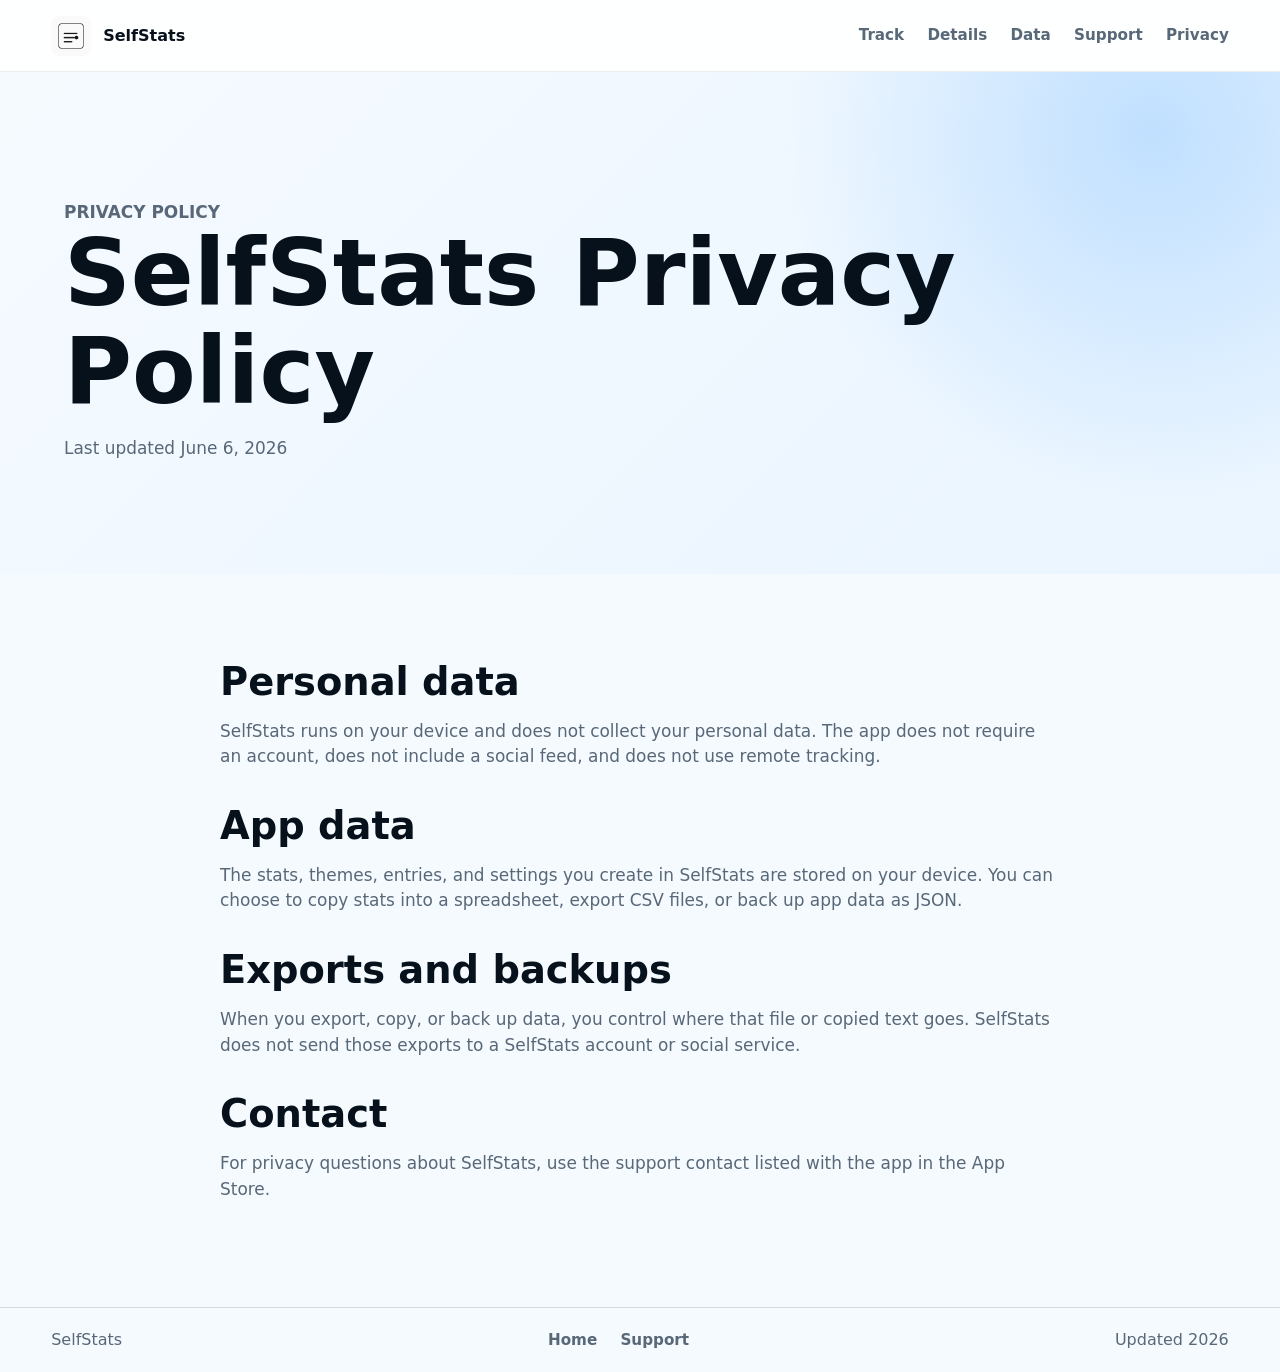
==== privacy.html @ bbbf3fd5 "Update SelfStats website copy and assets" ====
<!doctype html>
<html lang="en">
  <head>
    <meta charset="utf-8">
    <meta name="viewport" content="width=device-width, initial-scale=1">
    <meta
      name="description"
      content="Privacy policy for SelfStats, a simple iPhone app that runs on device and does not collect personal data."
    >
    <title>SelfStats Privacy Policy</title>
    <link rel="icon" type="image/png" href="assets/selfstats-icon.png">
    <link rel="apple-touch-icon" href="assets/selfstats-icon.png">
    <link rel="stylesheet" href="styles.css">
  </head>
  <body class="simple-page">
    <header class="site-header">
      <a class="brand" href="index.html" aria-label="SelfStats home">
        <img src="assets/selfstats-icon.png" alt="" width="40" height="40">
        <span>SelfStats</span>
      </a>
      <nav class="site-nav" aria-label="Main navigation">
        <a href="index.html#track">Track</a>
        <a href="index.html#details">Details</a>
        <a href="index.html#data">Data</a>
        <a href="support.html">Support</a>
        <a href="privacy.html" aria-current="page">Privacy</a>
      </nav>
    </header>

    <main class="page-main">
      <section class="page-hero" aria-labelledby="privacy-title">
        <p class="eyebrow">Privacy Policy</p>
        <h1 id="privacy-title">SelfStats Privacy Policy</h1>
        <p>Last updated June 6, 2026</p>
      </section>

      <section class="section page-content" aria-label="Privacy policy details">
        <h2>Personal data</h2>
        <p>
          SelfStats runs on your device and does not collect your personal data.
          The app does not require an account, does not include a social feed,
          and does not use remote tracking.
        </p>

        <h2>App data</h2>
        <p>
          The stats, themes, entries, and settings you create in SelfStats are
          stored on your device. You can choose to copy stats into a spreadsheet,
          export CSV files, or back up app data as JSON.
        </p>

        <h2>Exports and backups</h2>
        <p>
          When you export, copy, or back up data, you control where that file or
          copied text goes. SelfStats does not send those exports to a SelfStats
          account or social service.
        </p>

        <h2>Contact</h2>
        <p>
          For privacy questions about SelfStats, use the support contact listed
          with the app in the App Store.
        </p>
      </section>
    </main>

    <footer class="site-footer">
      <span>SelfStats</span>
      <nav aria-label="Footer navigation">
        <a href="index.html">Home</a>
        <a href="support.html">Support</a>
      </nav>
      <span>Updated <time id="updated-year"></time></span>
    </footer>

    <script src="script.js"></script>
  </body>
</html>
---- styles.css ----
:root {
  color-scheme: light;
  --ink: #07111c;
  --muted: #586878;
  --paper: #f5faff;
  --surface: #ffffff;
  --blue: #0a84ff;
  --blue-dark: #055fc0;
  --blue-soft: #dcedff;
  --green: #16745f;
  --coral: #d95d45;
  --gold: #b77913;
  --line: rgba(7, 17, 28, 0.14);
  --shadow: 0 24px 70px rgba(22, 63, 104, 0.18);
}

* {
  box-sizing: border-box;
}

html {
  scroll-behavior: smooth;
}

body {
  margin: 0;
  background: var(--paper);
  color: var(--ink);
  font-family:
    Inter, ui-sans-serif, system-ui, -apple-system, BlinkMacSystemFont, "Segoe UI",
    sans-serif;
  line-height: 1.5;
}

a {
  color: inherit;
  text-decoration: none;
}

img {
  display: block;
  max-width: 100%;
}

.site-header {
  position: sticky;
  z-index: 20;
  top: 0;
  display: flex;
  min-height: 72px;
  align-items: center;
  justify-content: space-between;
  gap: 1rem;
  padding: 0.85rem clamp(1rem, 4vw, 3.5rem);
  border-bottom: 1px solid rgba(7, 17, 28, 0.08);
  background: rgba(255, 255, 255, 0.9);
  backdrop-filter: blur(18px);
}

.brand,
.site-nav,
.site-footer nav {
  display: flex;
  align-items: center;
}

.brand {
  gap: 0.75rem;
  font-weight: 850;
}

.brand img,
.hero-icon {
  border-radius: 8px;
}

.site-nav,
.site-footer nav {
  gap: clamp(0.85rem, 2vw, 1.45rem);
  color: var(--muted);
  font-size: 0.95rem;
  font-weight: 750;
}

.site-nav a:hover,
.site-nav a:focus-visible,
.site-footer a:hover,
.site-footer a:focus-visible {
  color: var(--ink);
}

.hero {
  position: relative;
  min-height: min(680px, 72svh);
  overflow: hidden;
  display: flex;
  align-items: flex-end;
  padding: clamp(2.75rem, 5vw, 4.5rem) clamp(1rem, 5vw, 4.5rem);
  background:
    linear-gradient(90deg, #f5faff 0%, rgba(245, 250, 255, 0.97) 38%, rgba(245, 250, 255, 0.68) 67%, rgba(245, 250, 255, 0.2)),
    radial-gradient(circle at 86% 12%, rgba(10, 132, 255, 0.24), transparent 32%),
    linear-gradient(135deg, #f5faff, #e9f5ff 56%, #f8fbf2);
}

.hero-content {
  position: relative;
  z-index: 2;
  width: min(720px, 100%);
}

.hero-shot {
  position: absolute;
  right: clamp(-6rem, 2vw, 3rem);
  bottom: -22rem;
  z-index: 1;
  width: clamp(290px, 35vw, 460px);
  opacity: 0.98;
  transform: rotate(1.5deg);
}

.hero-shot img {
  border-radius: 44px;
  box-shadow: var(--shadow);
}

.hero-icon {
  width: 72px;
  height: 72px;
  margin-bottom: 1.35rem;
}

.eyebrow {
  margin: 0 0 0.75rem;
  color: var(--green);
  font-size: 0.78rem;
  font-weight: 900;
  letter-spacing: 0;
  text-transform: uppercase;
}

h1,
h2,
h3,
p {
  overflow-wrap: anywhere;
}

h1,
h2,
h3 {
  margin: 0;
  line-height: 1.05;
}

h1 {
  font-size: clamp(3.7rem, 10vw, 7rem);
}

h2 {
  max-width: 820px;
  font-size: clamp(2rem, 5vw, 4.25rem);
}

h3 {
  font-size: 1.25rem;
}

.hero-copy {
  max-width: 680px;
  margin: 1.2rem 0 0;
  color: #263442;
  font-size: clamp(1.08rem, 2vw, 1.38rem);
}

.hero-note {
  max-width: 560px;
  margin: 1.05rem 0 0;
  color: var(--muted);
  font-size: 1rem;
}

.hero-actions {
  display: flex;
  flex-wrap: wrap;
  gap: 0.85rem;
  margin-top: 2rem;
}

.button {
  display: inline-flex;
  min-height: 48px;
  align-items: center;
  justify-content: center;
  border: 1px solid transparent;
  border-radius: 8px;
  padding: 0.78rem 1rem;
  font-weight: 850;
}

.button-primary {
  background: var(--blue);
  color: #ffffff;
}

.button-primary:hover,
.button-primary:focus-visible {
  background: var(--blue-dark);
}

.button-secondary {
  border-color: rgba(7, 17, 28, 0.18);
  background: rgba(255, 255, 255, 0.72);
  color: var(--ink);
}

.button-secondary:hover,
.button-secondary:focus-visible {
  border-color: rgba(7, 17, 28, 0.34);
  background: #ffffff;
}

.section {
  width: min(1160px, calc(100% - 2rem));
  margin: 0 auto;
  padding: clamp(3rem, 7vw, 5.5rem) 0;
}

.intro {
  display: grid;
  grid-template-columns: minmax(0, 0.85fr) minmax(300px, 0.65fr);
  gap: clamp(1.5rem, 5vw, 4rem);
  align-items: end;
}

.intro .eyebrow,
.intro h2 {
  grid-column: 1 / -1;
}

.intro p,
.section-heading p,
.app-copy > p,
.data-section > div > p,
.page-hero p,
.page-content p,
.page-content li {
  color: var(--muted);
  font-size: 1.06rem;
}

.intro p {
  max-width: 710px;
  margin: 0;
}

.tag-list {
  display: flex;
  flex-wrap: wrap;
  gap: 0.6rem;
  align-self: start;
  margin: 0;
  padding: 0;
  list-style: none;
}

.tag-list li {
  border: 1px solid rgba(10, 132, 255, 0.28);
  border-radius: 8px;
  padding: 0.55rem 0.72rem;
  background: #ffffff;
  color: #174267;
  font-weight: 800;
}

.section-heading {
  max-width: 800px;
  margin-bottom: 2rem;
}

.section-heading p {
  margin: 1rem 0 0;
}

.feature-grid,
.data-grid {
  display: grid;
  grid-template-columns: repeat(3, minmax(0, 1fr));
  gap: 1rem;
}

.feature-card,
.data-card {
  border: 1px solid var(--line);
  border-radius: 8px;
  background: var(--surface);
  box-shadow: 0 12px 35px rgba(7, 17, 28, 0.07);
}

.feature-card {
  min-height: 250px;
  padding: 1.35rem;
}

.feature-card p,
.data-card p,
.detail-list p,
.phone-figure figcaption {
  color: var(--muted);
}

.feature-card p,
.data-card p,
.detail-list p {
  margin: 0.85rem 0 0;
}

.feature-kicker {
  display: inline-block;
  margin-bottom: 1.15rem;
  color: var(--coral);
  font-size: 0.78rem;
  font-weight: 900;
  text-transform: uppercase;
}

.feature-card:nth-child(2) .feature-kicker {
  color: var(--blue-dark);
}

.feature-card:nth-child(3) .feature-kicker {
  color: var(--gold);
}

.app-section {
  display: grid;
  grid-template-columns: minmax(0, 0.95fr) minmax(260px, 0.58fr);
  gap: clamp(2rem, 6vw, 5rem);
  align-items: center;
}

.app-copy > p {
  max-width: 680px;
  margin: 1.25rem 0 0;
}

.detail-list {
  display: grid;
  gap: 1rem;
  margin-top: 2rem;
}

.detail-list > div {
  border-left: 4px solid var(--blue);
  padding-left: 1rem;
}

.detail-list > div:nth-child(2) {
  border-color: var(--green);
}

.detail-list > div:nth-child(3) {
  border-color: var(--coral);
}

.phone-figure {
  margin: 0;
}

.phone-figure img {
  width: min(340px, 100%);
  margin: 0 auto;
  border-radius: 36px;
  box-shadow: var(--shadow);
}

.phone-figure figcaption {
  margin-top: 0.85rem;
  text-align: center;
  font-size: 0.95rem;
}

.data-section {
  display: grid;
  grid-template-columns: minmax(0, 0.72fr) minmax(0, 1fr);
  gap: clamp(1.5rem, 5vw, 4rem);
  align-items: start;
}

.data-section > div > p {
  max-width: 620px;
  margin: 1.2rem 0 0;
}

.data-grid {
  grid-template-columns: repeat(2, minmax(0, 1fr));
}

.data-card {
  min-height: 180px;
  padding: 1.2rem;
}

.simple-page .site-header {
  position: sticky;
}

.page-main {
  min-height: calc(100svh - 145px);
}

.page-hero {
  padding: clamp(4rem, 9vw, 7rem) clamp(1rem, 5vw, 4.5rem);
  background:
    radial-gradient(circle at 90% 12%, rgba(10, 132, 255, 0.2), transparent 30%),
    linear-gradient(135deg, #f5faff, #eaf5ff);
}

.page-hero h1 {
  font-size: clamp(3rem, 8vw, 5.8rem);
}

.page-hero p {
  max-width: 760px;
  margin: 1rem 0 0;
}

.page-content {
  max-width: 840px;
}

.page-content h2 {
  margin-top: 2.25rem;
  font-size: clamp(1.8rem, 3vw, 2.5rem);
}

.page-content h2:first-child {
  margin-top: 0;
}

.page-content ul {
  margin: 1rem 0 0;
  padding-left: 1.2rem;
}

.page-content li + li {
  margin-top: 0.45rem;
}

.site-footer {
  display: flex;
  align-items: center;
  justify-content: space-between;
  gap: 1rem;
  padding: 1.25rem clamp(1rem, 4vw, 3.5rem);
  border-top: 1px solid var(--line);
  color: var(--muted);
}

@media (max-width: 900px) {
  .site-header {
    position: relative;
    flex-wrap: wrap;
  }

  .site-nav {
    width: 100%;
    justify-content: flex-start;
    overflow-x: auto;
    padding-bottom: 0.15rem;
  }

  .hero {
    min-height: 72svh;
    padding-top: 3rem;
  }

  .hero-shot {
    right: -7rem;
    bottom: -20rem;
    width: 330px;
    opacity: 0.32;
  }

  .intro,
  .app-section,
  .data-section,
  .feature-grid,
  .data-grid {
    grid-template-columns: 1fr;
  }

  .phone-figure img {
    width: min(320px, 82vw);
  }
}

@media (max-width: 560px) {
  .hero {
    min-height: 74svh;
  }

  .hero-shot {
    display: none;
  }

  .hero-actions .button,
  .site-footer {
    width: 100%;
  }

  .site-footer {
    align-items: flex-start;
    flex-direction: column;
  }
}
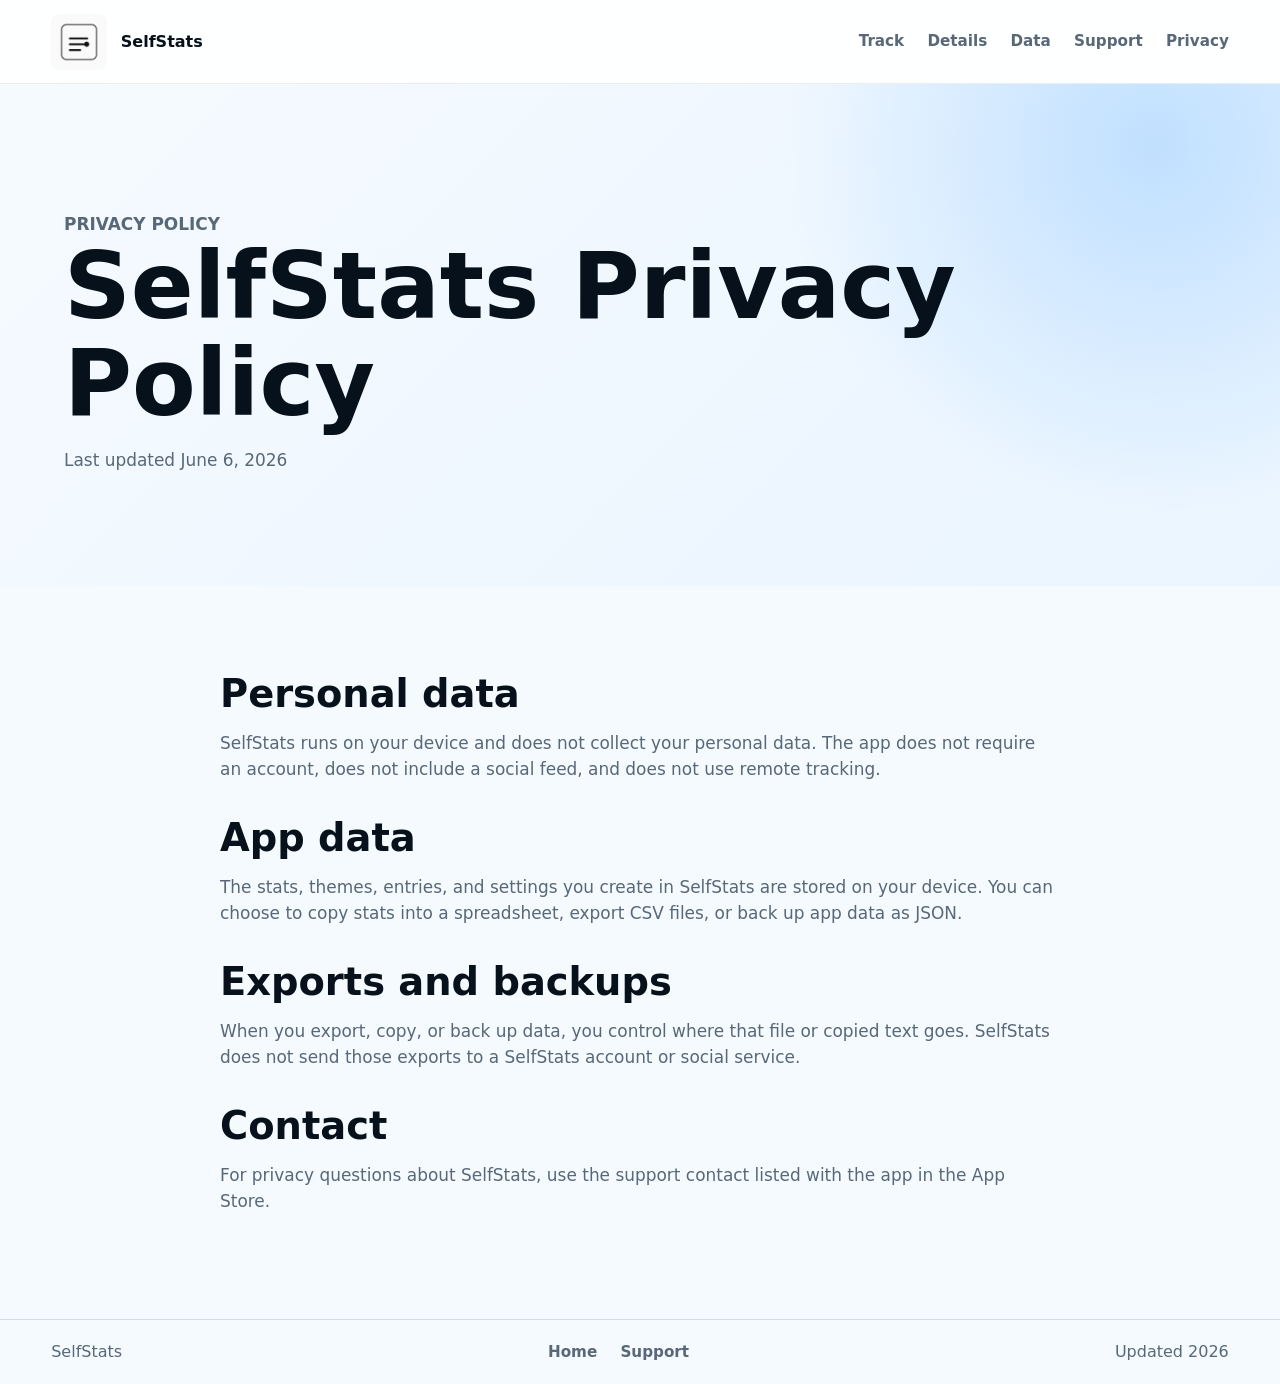
==== commit 285163e9: "Tune app screenshot and icon sizing" ====
--- a/privacy.html
+++ b/privacy.html
@@ -15,7 +15,7 @@
   <body class="simple-page">
     <header class="site-header">
       <a class="brand" href="index.html" aria-label="SelfStats home">
-        <img src="assets/selfstats-icon.png" alt="" width="40" height="40">
+        <img src="assets/selfstats-icon.png" alt="" width="56" height="56">
         <span>SelfStats</span>
       </a>
       <nav class="site-nav" aria-label="Main navigation">
--- a/styles.css
+++ b/styles.css
@@ -40,6 +40,7 @@
 img {
   display: block;
   max-width: 100%;
+  height: auto;
 }
 
 .site-header {
@@ -47,7 +48,7 @@
   z-index: 20;
   top: 0;
   display: flex;
-  min-height: 72px;
+  min-height: 84px;
   align-items: center;
   justify-content: space-between;
   gap: 1rem;
@@ -65,8 +66,13 @@
 }
 
 .brand {
-  gap: 0.75rem;
+  gap: 0.85rem;
   font-weight: 850;
+}
+
+.brand img {
+  width: 56px;
+  height: 56px;
 }
 
 .brand img,
@@ -110,23 +116,23 @@
 
 .hero-shot {
   position: absolute;
-  right: clamp(-6rem, 2vw, 3rem);
-  bottom: -22rem;
+  right: clamp(1.5rem, 8vw, 7rem);
+  bottom: clamp(2rem, 6vw, 4rem);
   z-index: 1;
-  width: clamp(290px, 35vw, 460px);
+  width: clamp(180px, 18vw, 250px);
   opacity: 0.98;
   transform: rotate(1.5deg);
 }
 
 .hero-shot img {
-  border-radius: 44px;
+  border-radius: 28px;
   box-shadow: var(--shadow);
 }
 
 .hero-icon {
-  width: 72px;
-  height: 72px;
-  margin-bottom: 1.35rem;
+  width: 112px;
+  height: 112px;
+  margin-bottom: 1.5rem;
 }
 
 .eyebrow {
@@ -367,9 +373,9 @@
 }
 
 .phone-figure img {
-  width: min(340px, 100%);
+  width: min(260px, 100%);
   margin: 0 auto;
-  border-radius: 36px;
+  border-radius: 28px;
   box-shadow: var(--shadow);
 }
 
@@ -405,7 +411,7 @@
 }
 
 .page-main {
-  min-height: calc(100svh - 145px);
+  min-height: calc(100svh - 157px);
 }
 
 .page-hero {
@@ -475,10 +481,10 @@
   }
 
   .hero-shot {
-    right: -7rem;
-    bottom: -20rem;
-    width: 330px;
-    opacity: 0.32;
+    right: 1rem;
+    bottom: 2rem;
+    width: clamp(140px, 28vw, 190px);
+    opacity: 0.2;
   }
 
   .intro,
@@ -490,7 +496,7 @@
   }
 
   .phone-figure img {
-    width: min(320px, 82vw);
+    width: min(235px, 68vw);
   }
 }
 
@@ -503,6 +509,20 @@
     display: none;
   }
 
+  .hero-icon {
+    width: 92px;
+    height: 92px;
+  }
+
+  .brand img {
+    width: 48px;
+    height: 48px;
+  }
+
+  .phone-figure img {
+    width: min(210px, 62vw);
+  }
+
   .hero-actions .button,
   .site-footer {
     width: 100%;
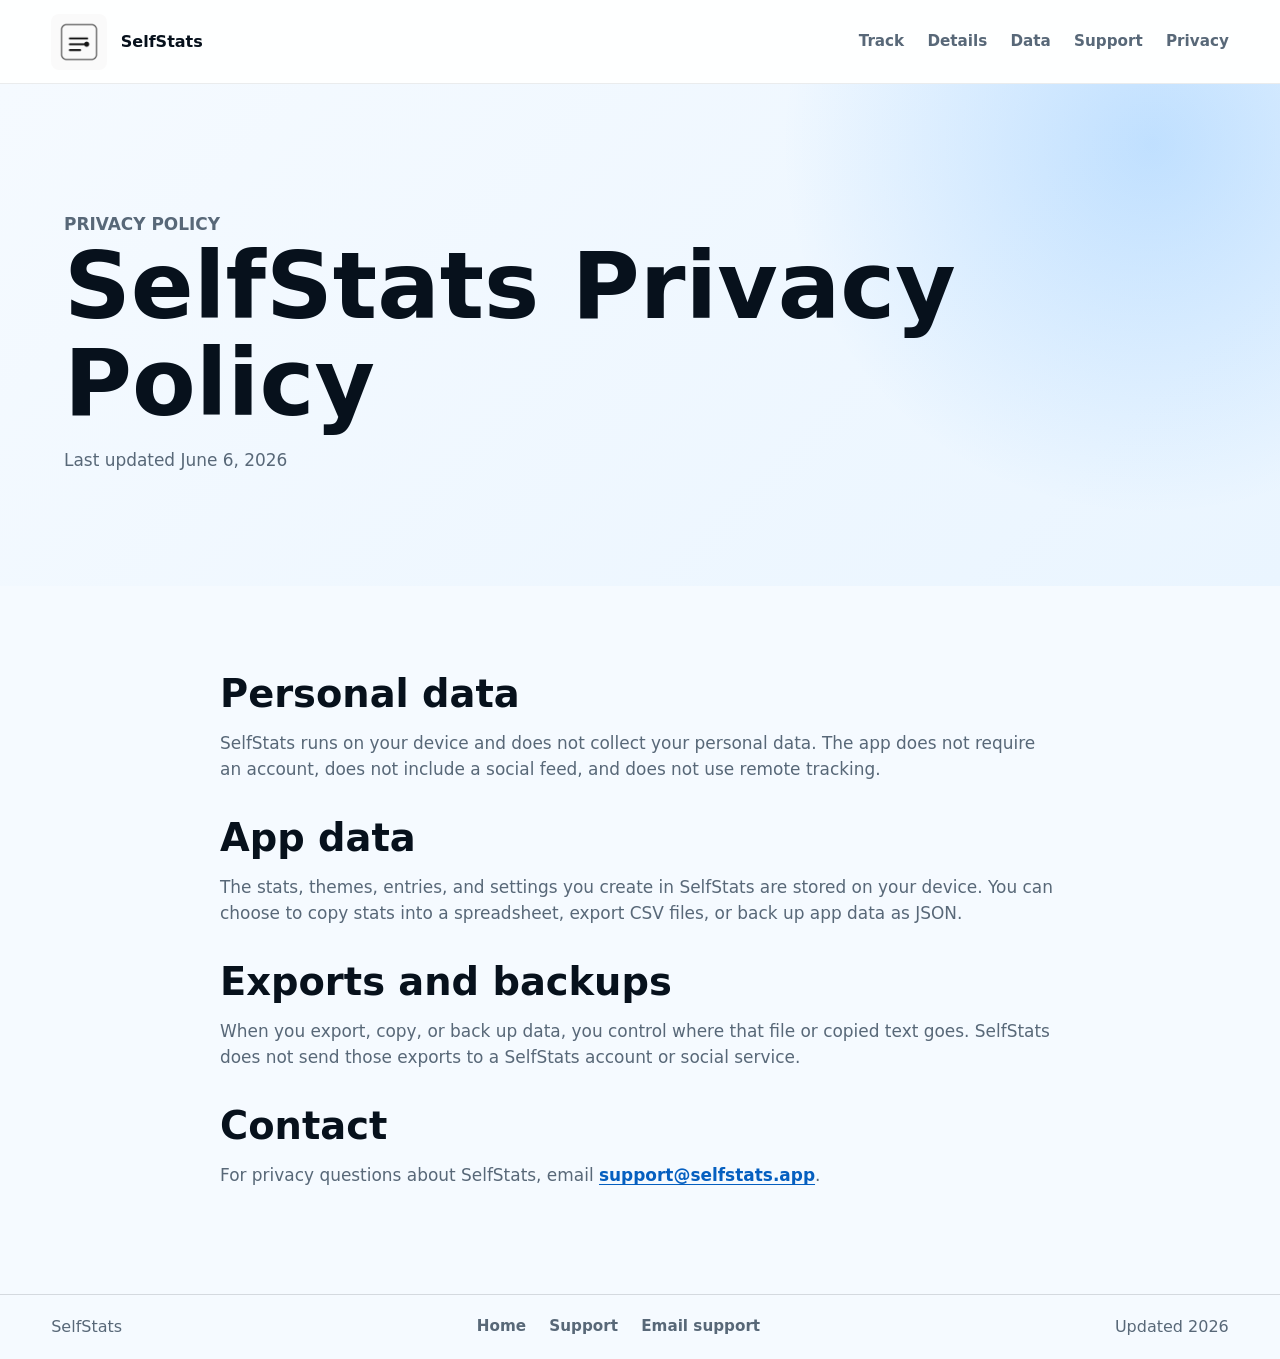
==== commit e0261e72: "Add SelfStats support email" ====
--- a/privacy.html
+++ b/privacy.html
@@ -58,8 +58,8 @@
 
         <h2>Contact</h2>
         <p>
-          For privacy questions about SelfStats, use the support contact listed
-          with the app in the App Store.
+          For privacy questions about SelfStats, email
+          <a href="mailto:support@selfstats.app">support@selfstats.app</a>.
         </p>
       </section>
     </main>
@@ -69,6 +69,7 @@
       <nav aria-label="Footer navigation">
         <a href="index.html">Home</a>
         <a href="support.html">Support</a>
+        <a href="mailto:support@selfstats.app">Email support</a>
       </nav>
       <span>Updated <time id="updated-year"></time></span>
     </footer>
--- a/styles.css
+++ b/styles.css
@@ -452,6 +452,13 @@
   margin-top: 0.45rem;
 }
 
+.page-content a {
+  color: var(--blue-dark);
+  font-weight: 750;
+  text-decoration: underline;
+  text-underline-offset: 0.16em;
+}
+
 .site-footer {
   display: flex;
   align-items: center;
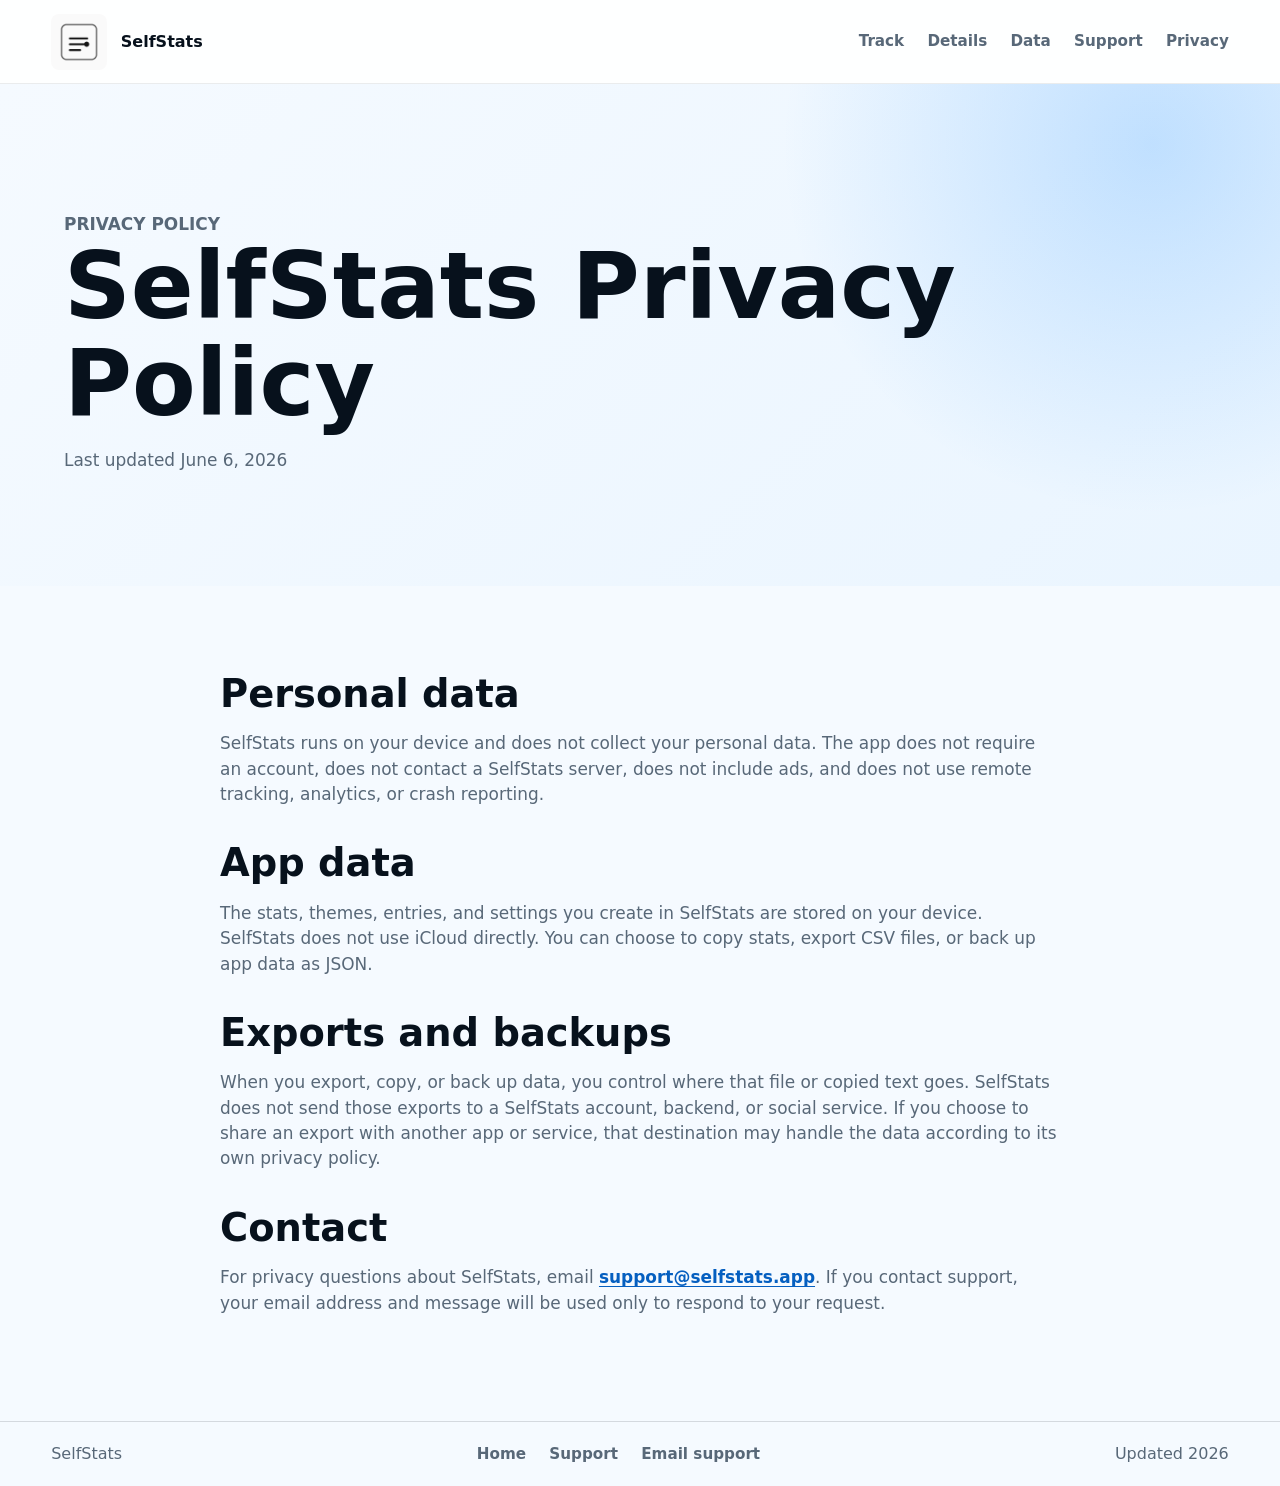
==== commit a22831c4: "Update privacy policy" ====
--- a/privacy.html
+++ b/privacy.html
@@ -7,6 +7,25 @@
       name="description"
       content="Privacy policy for SelfStats, a simple iPhone app that runs on device and does not collect personal data."
     >
+    <meta property="og:title" content="SelfStats Privacy Policy">
+    <meta
+      property="og:description"
+      content="Privacy policy for SelfStats, a simple iPhone app that runs on device and does not collect personal data."
+    >
+    <meta property="og:image" content="https://selfstats.app/assets/selfstats-icon.png">
+    <meta property="og:image:width" content="1024">
+    <meta property="og:image:height" content="1024">
+    <meta property="og:image:alt" content="SelfStats app icon">
+    <meta property="og:url" content="https://selfstats.app/privacy.html">
+    <meta property="og:type" content="website">
+    <meta name="twitter:card" content="summary">
+    <meta name="twitter:title" content="SelfStats Privacy Policy">
+    <meta
+      name="twitter:description"
+      content="Privacy policy for SelfStats, a simple iPhone app that runs on device and does not collect personal data."
+    >
+    <meta name="twitter:image" content="https://selfstats.app/assets/selfstats-icon.png">
+    <meta name="twitter:image:alt" content="SelfStats app icon">
     <title>SelfStats Privacy Policy</title>
     <link rel="icon" type="image/png" href="assets/selfstats-icon.png">
     <link rel="apple-touch-icon" href="assets/selfstats-icon.png">
@@ -38,28 +57,33 @@
         <h2>Personal data</h2>
         <p>
           SelfStats runs on your device and does not collect your personal data.
-          The app does not require an account, does not include a social feed,
-          and does not use remote tracking.
+          The app does not require an account, does not contact a SelfStats
+          server, does not include ads, and does not use remote tracking,
+          analytics, or crash reporting.
         </p>
 
         <h2>App data</h2>
         <p>
           The stats, themes, entries, and settings you create in SelfStats are
-          stored on your device. You can choose to copy stats into a spreadsheet,
-          export CSV files, or back up app data as JSON.
+          stored on your device. SelfStats does not use iCloud directly. You can
+          choose to copy stats, export CSV files, or back up app data as JSON.
         </p>
 
         <h2>Exports and backups</h2>
         <p>
           When you export, copy, or back up data, you control where that file or
           copied text goes. SelfStats does not send those exports to a SelfStats
-          account or social service.
+          account, backend, or social service. If you choose to share an export
+          with another app or service, that destination may handle the data
+          according to its own privacy policy.
         </p>
 
         <h2>Contact</h2>
         <p>
           For privacy questions about SelfStats, email
-          <a href="mailto:support@selfstats.app">support@selfstats.app</a>.
+          <a href="mailto:support@selfstats.app">support@selfstats.app</a>. If
+          you contact support, your email address and message will be used only
+          to respond to your request.
         </p>
       </section>
     </main>
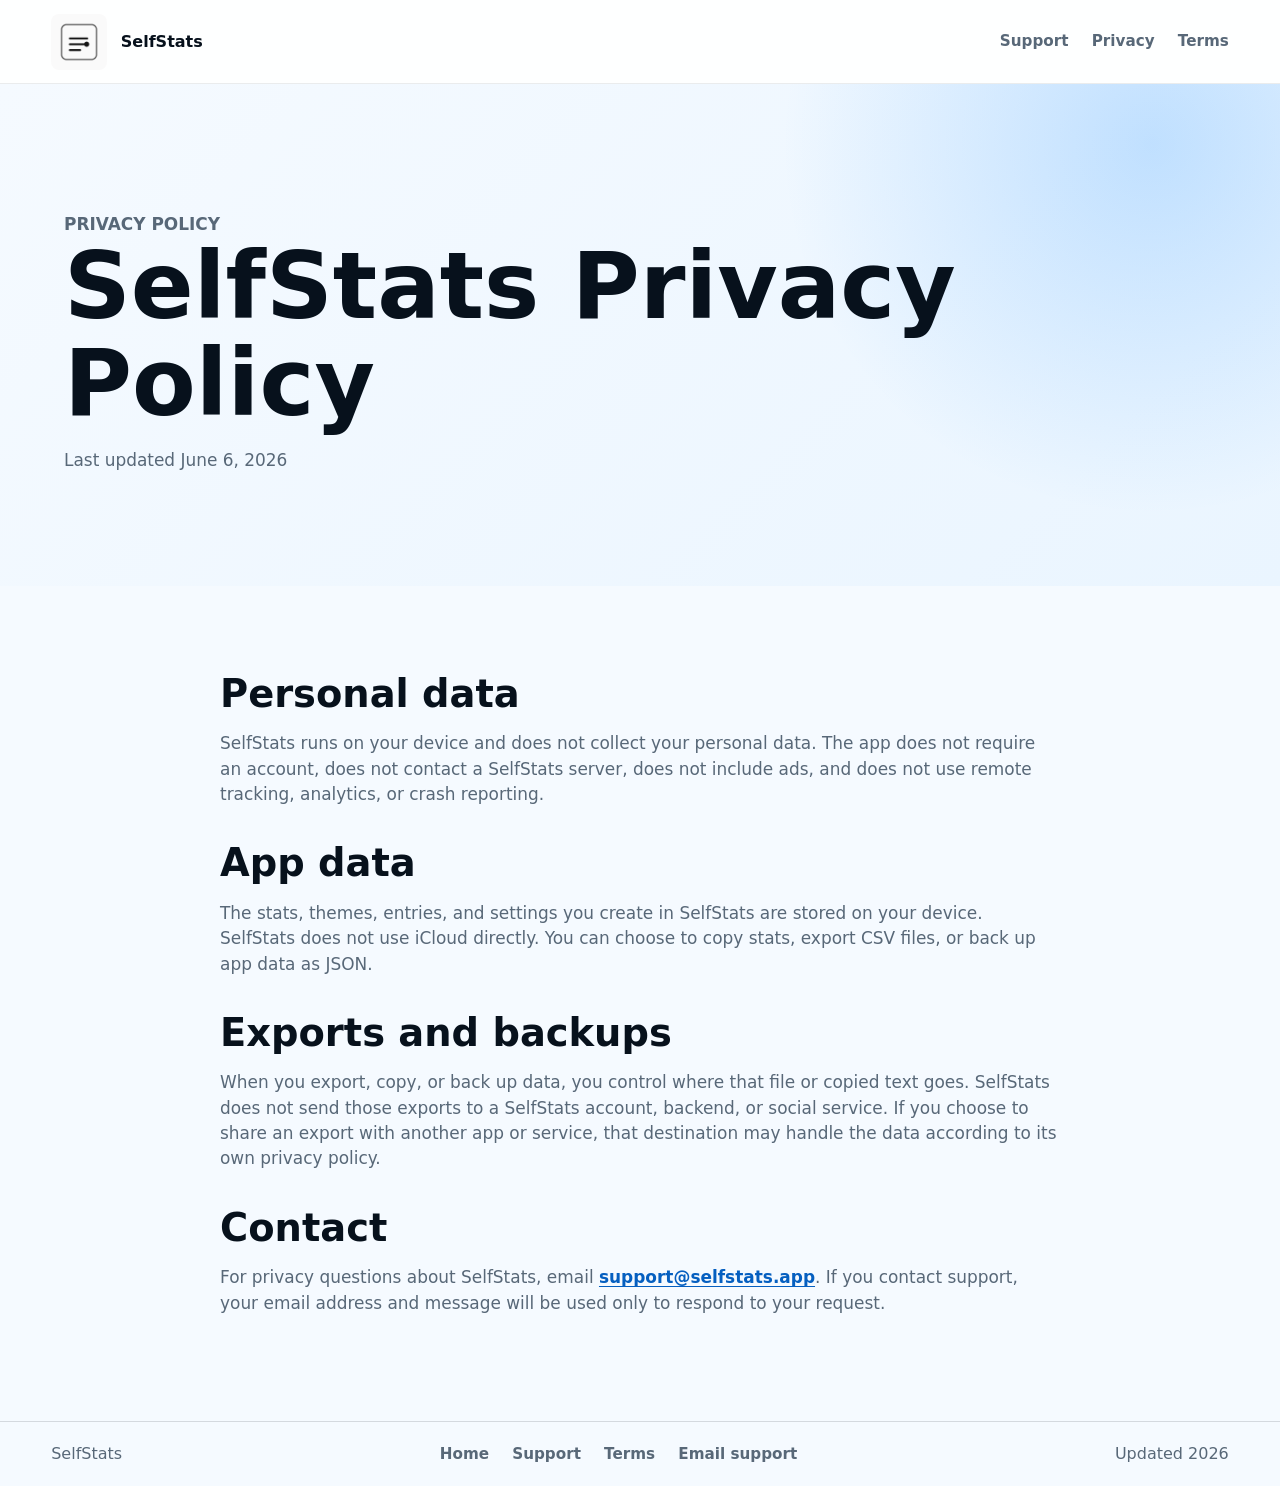
==== commit ab35a61a: "Add terms page and simplify navigation" ====
--- a/privacy.html
+++ b/privacy.html
@@ -38,11 +38,9 @@
         <span>SelfStats</span>
       </a>
       <nav class="site-nav" aria-label="Main navigation">
-        <a href="index.html#track">Track</a>
-        <a href="index.html#details">Details</a>
-        <a href="index.html#data">Data</a>
         <a href="support.html">Support</a>
         <a href="privacy.html" aria-current="page">Privacy</a>
+        <a href="terms.html">Terms</a>
       </nav>
     </header>
 
@@ -93,6 +91,7 @@
       <nav aria-label="Footer navigation">
         <a href="index.html">Home</a>
         <a href="support.html">Support</a>
+        <a href="terms.html">Terms</a>
         <a href="mailto:support@selfstats.app">Email support</a>
       </nav>
       <span>Updated <time id="updated-year"></time></span>
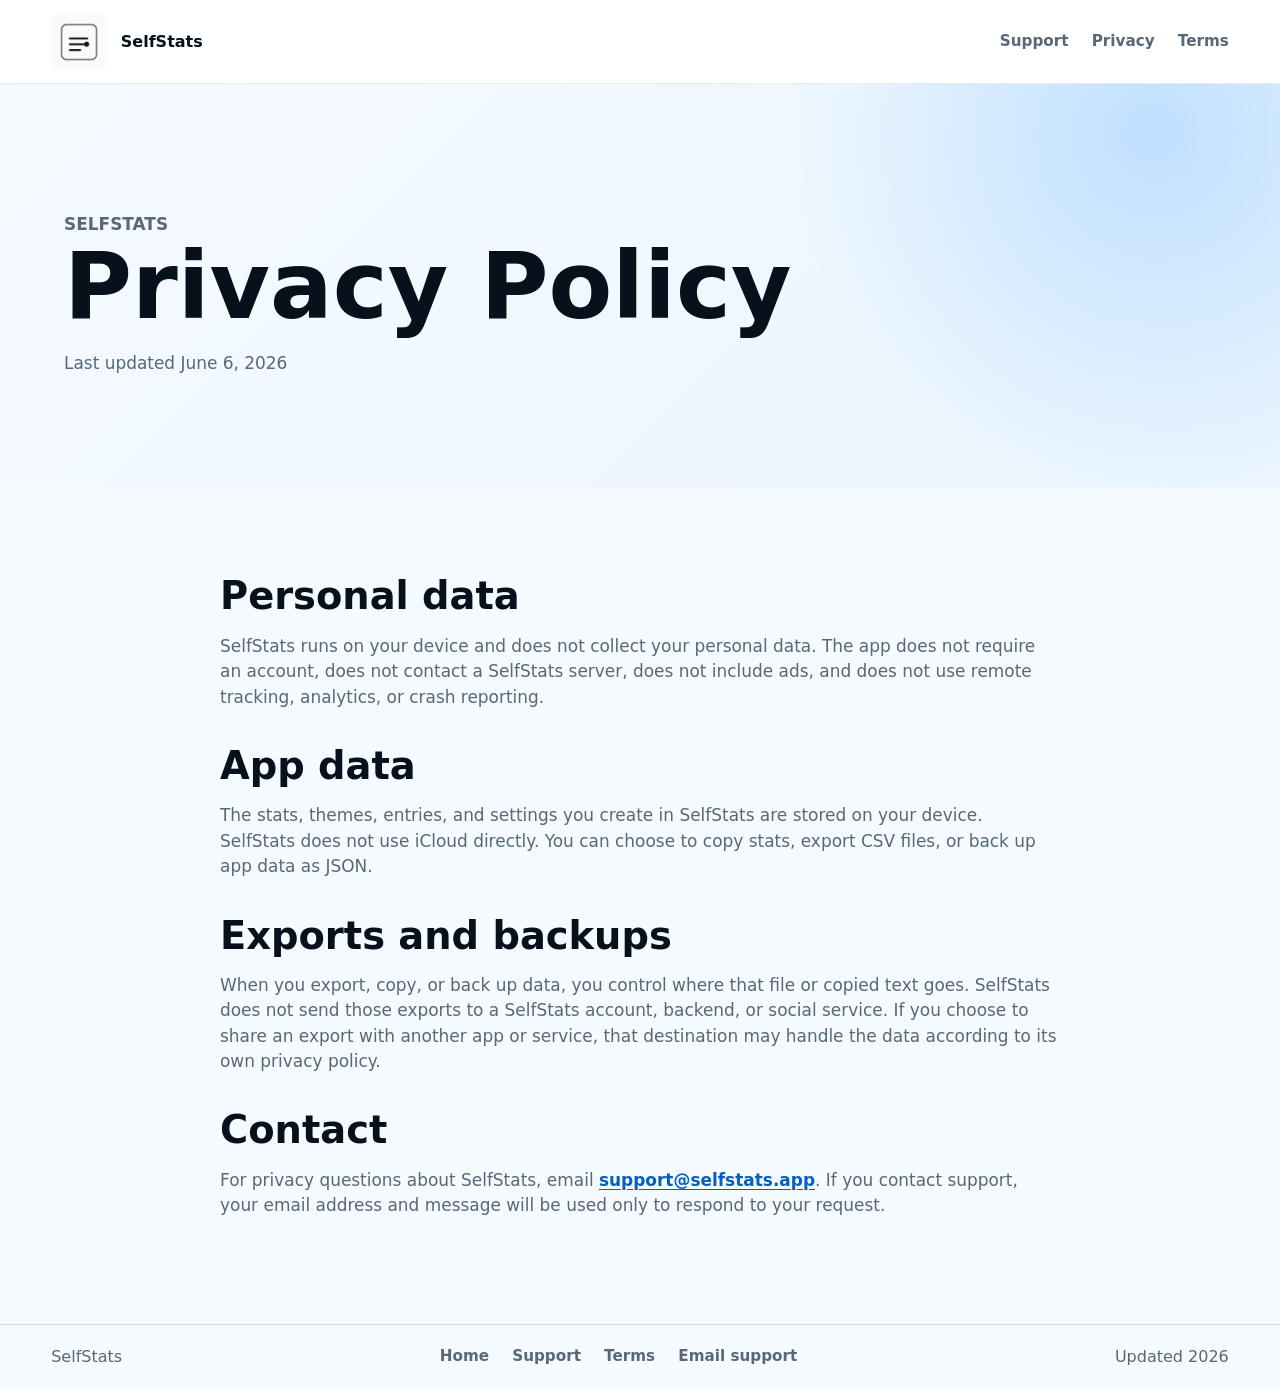
==== commit 4475a706: "Standardize secondary page headings" ====
--- a/privacy.html
+++ b/privacy.html
@@ -46,8 +46,8 @@
 
     <main class="page-main">
       <section class="page-hero" aria-labelledby="privacy-title">
-        <p class="eyebrow">Privacy Policy</p>
-        <h1 id="privacy-title">SelfStats Privacy Policy</h1>
+        <p class="eyebrow">SelfStats</p>
+        <h1 id="privacy-title">Privacy Policy</h1>
         <p>Last updated June 6, 2026</p>
       </section>
 
